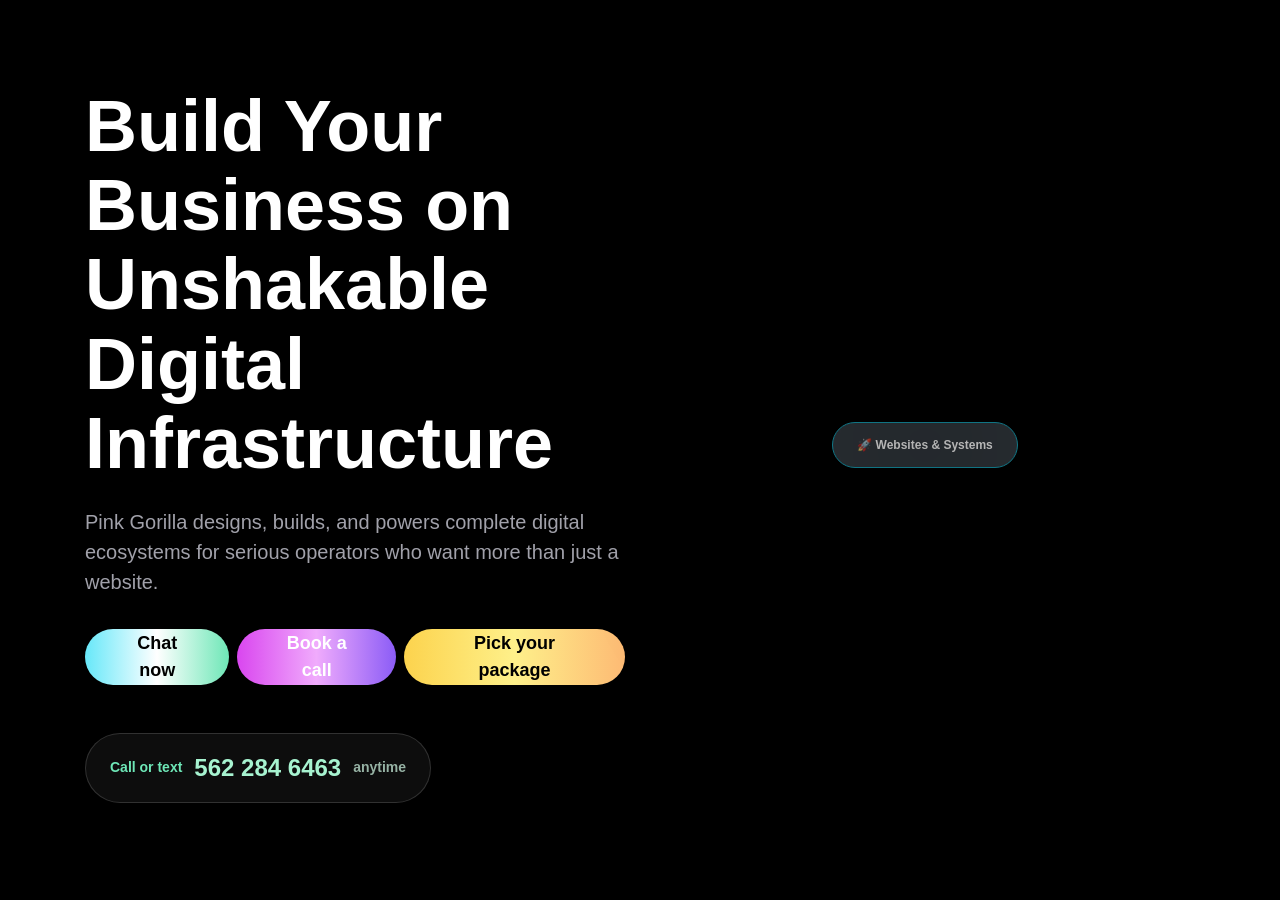
==== hero_bootstrap.html @ 6703f321 "Add an interactive hero section using Bootstrap 4.5.3 Create a new HTML file, `hero_bootstrap.html`," ====
<!DOCTYPE html>
<html lang="en">
<head>
    <meta charset="UTF-8">
    <meta name="viewport" content="width=device-width, initial-scale=1.0">
    <title>Hero Section - Bootstrap 4.5.3</title>
    <!-- Bootstrap CSS -->
    <link rel="stylesheet" href="https://cdn.jsdelivr.net/npm/bootstrap@4.5.3/dist/css/bootstrap.min.css">
    <style>
        :root {
            --primary: #f0abfc; /* Approximate primary color from code */
            --background: #000000;
            --text-muted: #a1a1aa;
        }
        
        body {
            background-color: var(--background);
            color: white;
            font-family: -apple-system, BlinkMacSystemFont, "Segoe UI", Roboto, "Helvetica Neue", Arial, sans-serif;
        }

        .hero-section {
            position: relative;
            min-height: 90vh;
            display: flex;
            align-items: center;
            justify-content: center;
            overflow: hidden;
            padding-top: 80px;
        }

        .hero-title {
            font-size: 3rem;
            font-weight: 700;
            line-height: 1.1;
            margin-bottom: 1.5rem;
        }

        @media (min-width: 992px) {
            .hero-title {
                font-size: 4.5rem;
            }
        }

        .hero-description {
            font-size: 1.25rem;
            color: var(--text-muted);
            max-width: 600px;
            margin-bottom: 2rem;
        }

        /* Gradient Buttons */
        .btn-custom {
            height: 56px;
            padding: 0 32px;
            border-radius: 50px;
            font-weight: 900;
            font-size: 1.125rem;
            border: none;
            position: relative;
            display: inline-flex;
            align-items: center;
            justify-content: center;
            transition: transform 0.2s;
        }
        
        .btn-custom:active {
            transform: scale(0.98);
        }

        .btn-chat {
            background: linear-gradient(to right, #67e8f9, #ffffff, #6ee7b7);
            color: black;
        }

        .btn-book {
            background: linear-gradient(to right, #d946ef, #f0abfc, #8b5cf6);
            color: white;
        }

        .btn-package {
            background: linear-gradient(to right, #fcd34d, #fef08a, #fdba74);
            color: black;
        }

        .phone-cta {
            display: flex;
            align-items: center;
            justify-content: center;
            gap: 12px;
            padding: 16px 24px;
            border-radius: 50px;
            border: 1px solid rgba(255, 255, 255, 0.15);
            background: rgba(255, 255, 255, 0.05);
            backdrop-filter: blur(10px);
            color: white;
            text-decoration: none;
            margin-top: 2rem;
            max-width: 520px;
        }

        .phone-cta:hover {
            text-decoration: none;
            color: white;
            background: rgba(255, 255, 255, 0.1);
        }

        .phone-label { color: #6ee7b7; font-weight: 900; font-size: 0.875rem; }
        .phone-number { color: #a7f3d0; font-size: 1.5rem; font-weight: 900; }
        .phone-anytime { color: rgba(209, 250, 229, 0.7); font-weight: 700; font-size: 0.875rem; }

        /* Simple placeholder for the visual orb since LiquidOrb is a React component */
        .visual-placeholder {
            width: 100%;
            height: 500px;
            display: flex;
            align-items: center;
            justify-content: center;
            position: relative;
        }

        .orb-glow {
            position: absolute;
            width: 400px;
            height: 400px;
            background: rgba(0, 0, 0, 0.3);
            border-radius: 50%;
            filter: blur(80px);
        }

        /* Animation keyframes simulated */
        @keyframes floating {
            0% { transform: translateY(0px); }
            50% { transform: translateY(-20px); }
            100% { transform: translateY(0px); }
        }

        .floating-element {
            animation: floating 6s ease-in-out infinite;
        }
    </style>
</head>
<body>

<section class="hero-section" id="hero">
    <div class="container">
        <div class="row align-items-center">
            <!-- Text Content -->
            <div class="col-lg-6 text-center text-lg-left mb-5 mb-lg-0">
                <h1 class="hero-title">
                    Build Your Business on Unshakable Digital Infrastructure
                </h1>
                <p class="hero-description">
                    Pink Gorilla designs, builds, and powers complete digital ecosystems for serious operators who want more than just a website.
                </p>
                
                <div class="d-flex flex-column align-items-center align-items-lg-start">
                    <div class="d-flex flex-column flex-sm-row gap-3 mb-3">
                        <button class="btn-custom btn-chat mb-2 mb-sm-0 mr-sm-2">Chat now</button>
                        <button class="btn-custom btn-book mb-2 mb-sm-0 mr-sm-2">Book a call</button>
                        <button class="btn-custom btn-package">Pick your package</button>
                    </div>

                    <a href="tel:15622846463" class="phone-cta">
                        <span class="phone-label">Call or text</span>
                        <span class="phone-number">562 284 6463</span>
                        <span class="phone-anytime">anytime</span>
                    </a>
                </div>
            </div>

            <!-- Visual Content Placeholder -->
            <div class="col-lg-6 d-none d-lg-block">
                <div class="visual-placeholder">
                    <div class="orb-glow"></div>
                    <!-- Simplified Visual representation -->
                    <div class="floating-element text-center">
                        <div class="badge badge-pill p-3 px-4 bg-dark border border-info text-white shadow-lg">
                            🚀 Websites & Systems
                        </div>
                    </div>
                </div>
            </div>
        </div>
    </div>
</section>

<!-- JS Dependencies -->
<script src="https://code.jquery.com/jquery-3.5.1.slim.min.js"></script>
<script src="https://cdn.jsdelivr.net/npm/bootstrap@4.5.3/dist/js/bootstrap.bundle.min.js"></script>
</body>
</html>
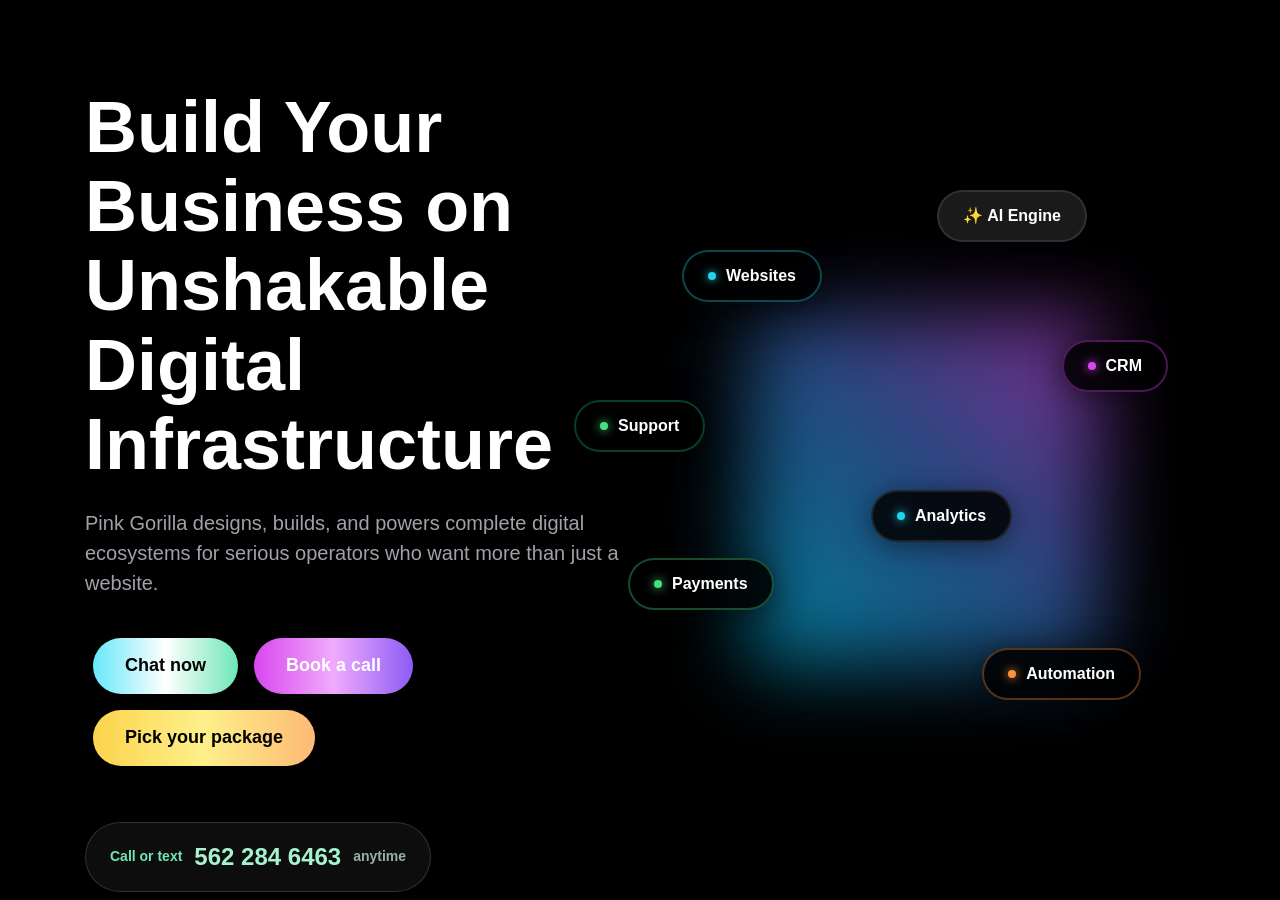
==== commit 8abe47ba: "Add interactive animations and visual elements to the hero section Implement CSS animations for a li" ====
--- a/hero_bootstrap.html
+++ b/hero_bootstrap.html
@@ -8,7 +8,7 @@
     <link rel="stylesheet" href="https://cdn.jsdelivr.net/npm/bootstrap@4.5.3/dist/css/bootstrap.min.css">
     <style>
         :root {
-            --primary: #f0abfc; /* Approximate primary color from code */
+            --primary: #f0abfc;
             --background: #000000;
             --text-muted: #a1a1aa;
         }
@@ -17,11 +17,13 @@
             background-color: var(--background);
             color: white;
             font-family: -apple-system, BlinkMacSystemFont, "Segoe UI", Roboto, "Helvetica Neue", Arial, sans-serif;
+            margin: 0;
+            overflow-x: hidden;
         }
 
         .hero-section {
             position: relative;
-            min-height: 90vh;
+            min-height: 100vh;
             display: flex;
             align-items: center;
             justify-content: center;
@@ -61,27 +63,24 @@
             display: inline-flex;
             align-items: center;
             justify-content: center;
-            transition: transform 0.2s;
+            transition: all 0.3s cubic-bezier(0.4, 0, 0.2, 1);
+            cursor: pointer;
+            text-decoration: none;
         }
         
+        .btn-custom:hover {
+            transform: translateY(-2px);
+            box-shadow: 0 10px 20px rgba(0,0,0,0.4);
+            text-decoration: none;
+        }
+
         .btn-custom:active {
             transform: scale(0.98);
         }
 
-        .btn-chat {
-            background: linear-gradient(to right, #67e8f9, #ffffff, #6ee7b7);
-            color: black;
-        }
-
-        .btn-book {
-            background: linear-gradient(to right, #d946ef, #f0abfc, #8b5cf6);
-            color: white;
-        }
-
-        .btn-package {
-            background: linear-gradient(to right, #fcd34d, #fef08a, #fdba74);
-            color: black;
-        }
+        .btn-chat { background: linear-gradient(to right, #67e8f9, #ffffff, #6ee7b7); color: black; }
+        .btn-book { background: linear-gradient(to right, #d946ef, #f0abfc, #8b5cf6); color: white; }
+        .btn-package { background: linear-gradient(to right, #fcd34d, #fef08a, #fdba74); color: black; }
 
         .phone-cta {
             display: flex;
@@ -97,47 +96,106 @@
             text-decoration: none;
             margin-top: 2rem;
             max-width: 520px;
-        }
-
-        .phone-cta:hover {
-            text-decoration: none;
-            color: white;
-            background: rgba(255, 255, 255, 0.1);
-        }
-
+            transition: background 0.3s;
+        }
+
+        .phone-cta:hover { text-decoration: none; color: white; background: rgba(255, 255, 255, 0.1); }
         .phone-label { color: #6ee7b7; font-weight: 900; font-size: 0.875rem; }
         .phone-number { color: #a7f3d0; font-size: 1.5rem; font-weight: 900; }
         .phone-anytime { color: rgba(209, 250, 229, 0.7); font-weight: 700; font-size: 0.875rem; }
 
-        /* Simple placeholder for the visual orb since LiquidOrb is a React component */
-        .visual-placeholder {
+        /* --- Animations --- */
+        @keyframes rotate-container {
+            from { transform: rotate(0deg); }
+            to { transform: rotate(360deg); }
+        }
+
+        @keyframes counter-rotate {
+            from { transform: rotate(0deg); }
+            to { transform: rotate(-360deg); }
+        }
+
+        @keyframes floating {
+            0%, 100% { transform: translate(0, 0); }
+            50% { transform: translate(10px, -15px); }
+        }
+
+        @keyframes liquid-orb {
+            0% { border-radius: 60% 40% 30% 70% / 60% 30% 70% 40%; transform: scale(1); }
+            50% { border-radius: 30% 60% 70% 40% / 50% 60% 30% 60%; transform: scale(1.1); }
+            100% { border-radius: 60% 40% 30% 70% / 60% 30% 70% 40%; transform: scale(1); }
+        }
+
+        .visual-area {
+            position: relative;
             width: 100%;
-            height: 500px;
-            display: flex;
-            align-items: center;
-            justify-content: center;
-            position: relative;
-        }
-
-        .orb-glow {
+            height: 600px;
+            display: flex;
+            align-items: center;
+            justify-content: center;
+        }
+
+        .liquid-orb {
             position: absolute;
-            width: 400px;
-            height: 400px;
-            background: rgba(0, 0, 0, 0.3);
-            border-radius: 50%;
-            filter: blur(80px);
-        }
-
-        /* Animation keyframes simulated */
-        @keyframes floating {
-            0% { transform: translateY(0px); }
-            50% { transform: translateY(-20px); }
-            100% { transform: translateY(0px); }
-        }
-
-        .floating-element {
+            width: 350px;
+            height: 350px;
+            background: linear-gradient(45deg, #00d2ff 0%, #3a7bd5 50%, #d946ef 100%);
+            filter: blur(40px);
+            opacity: 0.6;
+            animation: liquid-orb 8s ease-in-out infinite;
+        }
+
+        .orbit-container {
+            position: absolute;
+            width: 100%;
+            height: 100%;
+            animation: rotate-container 60s linear infinite;
+        }
+
+        .badge-wrapper {
+            position: absolute;
             animation: floating 6s ease-in-out infinite;
         }
+
+        .badge-content {
+            animation: counter-rotate 60s linear infinite;
+            background: rgba(0, 0, 0, 0.85);
+            border: 2px solid rgba(255, 255, 255, 0.1);
+            backdrop-filter: blur(12px);
+            padding: 12px 24px;
+            border-radius: 100px;
+            color: white;
+            font-weight: 700;
+            display: flex;
+            align-items: center;
+            gap: 10px;
+            white-space: nowrap;
+            transition: all 0.3s;
+            cursor: pointer;
+            box-shadow: 0 4px 30px rgba(0, 0, 0, 0.5);
+        }
+
+        .badge-content:hover {
+            transform: scale(1.1);
+            border-color: rgba(255, 255, 255, 0.4);
+            background: rgba(20, 20, 20, 0.95);
+        }
+
+        /* Dot Indicators */
+        .dot { width: 8px; height: 8px; border-radius: 50%; display: inline-block; }
+        .dot-cyan { background: #22d3ee; box-shadow: 0 0 10px #22d3ee; }
+        .dot-purple { background: #d946ef; box-shadow: 0 0 10px #d946ef; }
+        .dot-green { background: #4ade80; box-shadow: 0 0 10px #4ade80; }
+        .dot-orange { background: #fb923c; box-shadow: 0 0 10px #fb923c; }
+
+        /* Badge Positions (Relative to center) */
+        .pos-1 { top: 10%; left: 5%; animation-delay: 0s; }
+        .pos-2 { top: 25%; right: 5%; animation-delay: 1s; }
+        .pos-3 { bottom: 30%; left: -5%; animation-delay: 2s; }
+        .pos-4 { bottom: 15%; right: 10%; animation-delay: 0.5s; }
+        .pos-5 { top: 50%; left: 40%; animation-delay: 1.5s; }
+        .pos-6 { top: 0%; right: 20%; animation-delay: 2.5s; }
+        .pos-7 { top: 35%; left: -15%; animation-delay: 3s; }
     </style>
 </head>
 <body>
@@ -155,10 +213,10 @@
                 </p>
                 
                 <div class="d-flex flex-column align-items-center align-items-lg-start">
-                    <div class="d-flex flex-column flex-sm-row gap-3 mb-3">
-                        <button class="btn-custom btn-chat mb-2 mb-sm-0 mr-sm-2">Chat now</button>
-                        <button class="btn-custom btn-book mb-2 mb-sm-0 mr-sm-2">Book a call</button>
-                        <button class="btn-custom btn-package">Pick your package</button>
+                    <div class="d-flex flex-wrap justify-content-center justify-content-lg-start mb-3">
+                        <a href="#" class="btn-custom btn-chat m-2">Chat now</a>
+                        <a href="#" class="btn-custom btn-book m-2">Book a call</a>
+                        <a href="#" class="btn-custom btn-package m-2">Pick your package</a>
                     </div>
 
                     <a href="tel:15622846463" class="phone-cta">
@@ -169,14 +227,53 @@
                 </div>
             </div>
 
-            <!-- Visual Content Placeholder -->
+            <!-- Visual Content with Full Animation -->
             <div class="col-lg-6 d-none d-lg-block">
-                <div class="visual-placeholder">
-                    <div class="orb-glow"></div>
-                    <!-- Simplified Visual representation -->
-                    <div class="floating-element text-center">
-                        <div class="badge badge-pill p-3 px-4 bg-dark border border-info text-white shadow-lg">
-                            🚀 Websites & Systems
+                <div class="visual-area">
+                    <div class="liquid-orb"></div>
+                    
+                    <div class="orbit-container">
+                        <!-- Orbiting Badges -->
+                        <div class="badge-wrapper pos-1">
+                            <div class="badge-content" style="border-color: #22d3ee55">
+                                <span class="dot dot-cyan"></span> Websites
+                            </div>
+                        </div>
+                        
+                        <div class="badge-wrapper pos-2">
+                            <div class="badge-content" style="border-color: #d946ef55">
+                                <span class="dot dot-purple"></span> CRM
+                            </div>
+                        </div>
+
+                        <div class="badge-wrapper pos-3">
+                            <div class="badge-content" style="border-color: #4ade8055">
+                                <span class="dot dot-green"></span> Payments
+                            </div>
+                        </div>
+
+                        <div class="badge-wrapper pos-4">
+                            <div class="badge-content" style="border-color: #fb923c55">
+                                <span class="dot dot-orange"></span> Automation
+                            </div>
+                        </div>
+
+                        <div class="badge-wrapper pos-5">
+                            <div class="badge-content">
+                                <span class="dot dot-cyan"></span> Analytics
+                            </div>
+                        </div>
+
+                        <div class="badge-wrapper pos-6">
+                            <div class="badge-content" style="background: rgba(255,255,255,0.1)">
+                                ✨ AI Engine
+                            </div>
+                        </div>
+
+                        <div class="badge-wrapper pos-7">
+                            <div class="badge-content" style="border-color: #10b98155">
+                                <span class="dot dot-green"></span> Support
+                            </div>
                         </div>
                     </div>
                 </div>
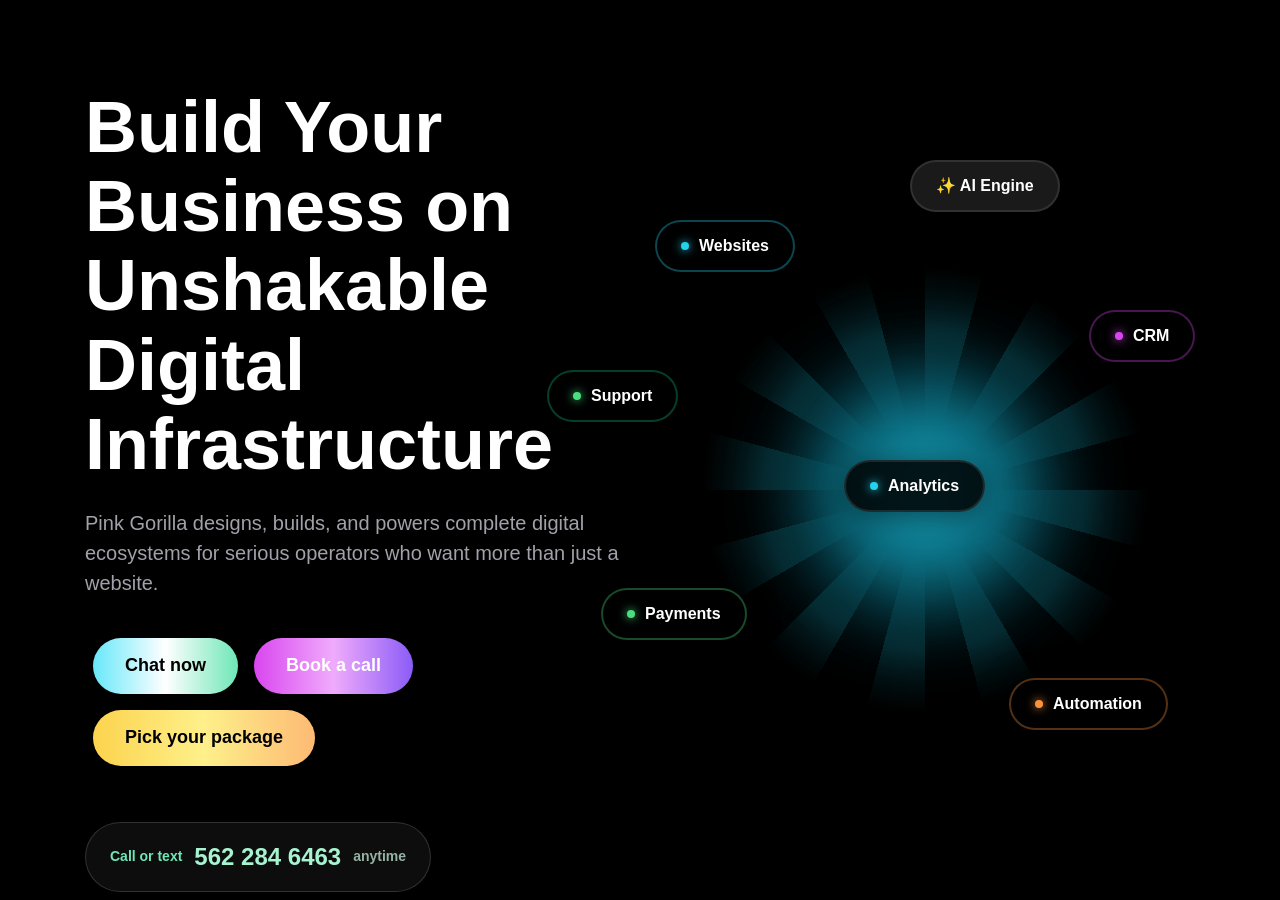
==== commit 0b582f5a: "Add a sky blue rotating sun type circle in the center Update hero_bootstrap.html to include a sky bl" ====
--- a/hero_bootstrap.html
+++ b/hero_bootstrap.html
@@ -39,9 +39,7 @@
         }
 
         @media (min-width: 992px) {
-            .hero-title {
-                font-size: 4.5rem;
-            }
+            .hero-title { font-size: 4.5rem; }
         }
 
         .hero-description {
@@ -68,15 +66,8 @@
             text-decoration: none;
         }
         
-        .btn-custom:hover {
-            transform: translateY(-2px);
-            box-shadow: 0 10px 20px rgba(0,0,0,0.4);
-            text-decoration: none;
-        }
-
-        .btn-custom:active {
-            transform: scale(0.98);
-        }
+        .btn-custom:hover { transform: translateY(-2px); box-shadow: 0 10px 20px rgba(0,0,0,0.4); text-decoration: none; }
+        .btn-custom:active { transform: scale(0.98); }
 
         .btn-chat { background: linear-gradient(to right, #67e8f9, #ffffff, #6ee7b7); color: black; }
         .btn-book { background: linear-gradient(to right, #d946ef, #f0abfc, #8b5cf6); color: white; }
@@ -120,10 +111,10 @@
             50% { transform: translate(10px, -15px); }
         }
 
-        @keyframes liquid-orb {
-            0% { border-radius: 60% 40% 30% 70% / 60% 30% 70% 40%; transform: scale(1); }
-            50% { border-radius: 30% 60% 70% 40% / 50% 60% 30% 60%; transform: scale(1.1); }
-            100% { border-radius: 60% 40% 30% 70% / 60% 30% 70% 40%; transform: scale(1); }
+        @keyframes pulse-ring {
+            0% { transform: scale(0.8); opacity: 0.5; }
+            50% { transform: scale(1.1); opacity: 0.8; }
+            100% { transform: scale(0.8); opacity: 0.5; }
         }
 
         .visual-area {
@@ -135,14 +126,46 @@
             justify-content: center;
         }
 
-        .liquid-orb {
-            position: absolute;
-            width: 350px;
-            height: 350px;
-            background: linear-gradient(45deg, #00d2ff 0%, #3a7bd5 50%, #d946ef 100%);
+        /* --- SKY BLUE ROTATING CORE --- */
+        .core-sun-container {
+            position: absolute;
+            width: 450px;
+            height: 450px;
+            display: flex;
+            align-items: center;
+            justify-content: center;
+            pointer-events: none;
+        }
+
+        .core-orb {
+            position: absolute;
+            width: 280px;
+            height: 280px;
+            background: radial-gradient(circle, #22d3ee 0%, #0891b2 40%, transparent 70%);
+            border-radius: 50%;
             filter: blur(40px);
-            opacity: 0.6;
-            animation: liquid-orb 8s ease-in-out infinite;
+            opacity: 0.7;
+            animation: pulse-ring 4s ease-in-out infinite;
+        }
+
+        .rotating-rays {
+            position: absolute;
+            width: 100%;
+            height: 100%;
+            background: radial-gradient(circle, transparent 20%, rgba(34, 211, 238, 0.15) 50%, transparent 70%);
+            mask-image: repeating-conic-gradient(black 0deg 15deg, transparent 15deg 30deg);
+            -webkit-mask-image: repeating-conic-gradient(black 0deg 15deg, transparent 15deg 30deg);
+            animation: rotate-container 20s linear infinite;
+        }
+
+        .inner-glow {
+            position: absolute;
+            width: 180px;
+            height: 180px;
+            background: #22d3ee;
+            border-radius: 50%;
+            filter: blur(60px);
+            opacity: 0.4;
         }
 
         .orbit-container {
@@ -150,12 +173,10 @@
             width: 100%;
             height: 100%;
             animation: rotate-container 60s linear infinite;
-        }
-
-        .badge-wrapper {
-            position: absolute;
-            animation: floating 6s ease-in-out infinite;
-        }
+            z-index: 10;
+        }
+
+        .badge-wrapper { position: absolute; animation: floating 6s ease-in-out infinite; }
 
         .badge-content {
             animation: counter-rotate 60s linear infinite;
@@ -181,21 +202,20 @@
             background: rgba(20, 20, 20, 0.95);
         }
 
-        /* Dot Indicators */
         .dot { width: 8px; height: 8px; border-radius: 50%; display: inline-block; }
         .dot-cyan { background: #22d3ee; box-shadow: 0 0 10px #22d3ee; }
         .dot-purple { background: #d946ef; box-shadow: 0 0 10px #d946ef; }
         .dot-green { background: #4ade80; box-shadow: 0 0 10px #4ade80; }
         .dot-orange { background: #fb923c; box-shadow: 0 0 10px #fb923c; }
 
-        /* Badge Positions (Relative to center) */
-        .pos-1 { top: 10%; left: 5%; animation-delay: 0s; }
-        .pos-2 { top: 25%; right: 5%; animation-delay: 1s; }
-        .pos-3 { bottom: 30%; left: -5%; animation-delay: 2s; }
-        .pos-4 { bottom: 15%; right: 10%; animation-delay: 0.5s; }
-        .pos-5 { top: 50%; left: 40%; animation-delay: 1.5s; }
-        .pos-6 { top: 0%; right: 20%; animation-delay: 2.5s; }
-        .pos-7 { top: 35%; left: -15%; animation-delay: 3s; }
+        /* Badge Positions */
+        .pos-1 { top: 5%; left: 0%; animation-delay: 0s; }
+        .pos-2 { top: 20%; right: 0%; animation-delay: 1s; }
+        .pos-3 { bottom: 25%; left: -10%; animation-delay: 2s; }
+        .pos-4 { bottom: 10%; right: 5%; animation-delay: 0.5s; }
+        .pos-5 { top: 45%; left: 35%; animation-delay: 1.5s; }
+        .pos-6 { top: -5%; right: 25%; animation-delay: 2.5s; }
+        .pos-7 { top: 30%; left: -20%; animation-delay: 3s; }
     </style>
 </head>
 <body>
@@ -227,10 +247,15 @@
                 </div>
             </div>
 
-            <!-- Visual Content with Full Animation -->
+            <!-- Visual Content with Sky Blue Core -->
             <div class="col-lg-6 d-none d-lg-block">
                 <div class="visual-area">
-                    <div class="liquid-orb"></div>
+                    <!-- The Rotating Sky Blue Core -->
+                    <div class="core-sun-container">
+                        <div class="core-orb"></div>
+                        <div class="rotating-rays"></div>
+                        <div class="inner-glow"></div>
+                    </div>
                     
                     <div class="orbit-container">
                         <!-- Orbiting Badges -->
